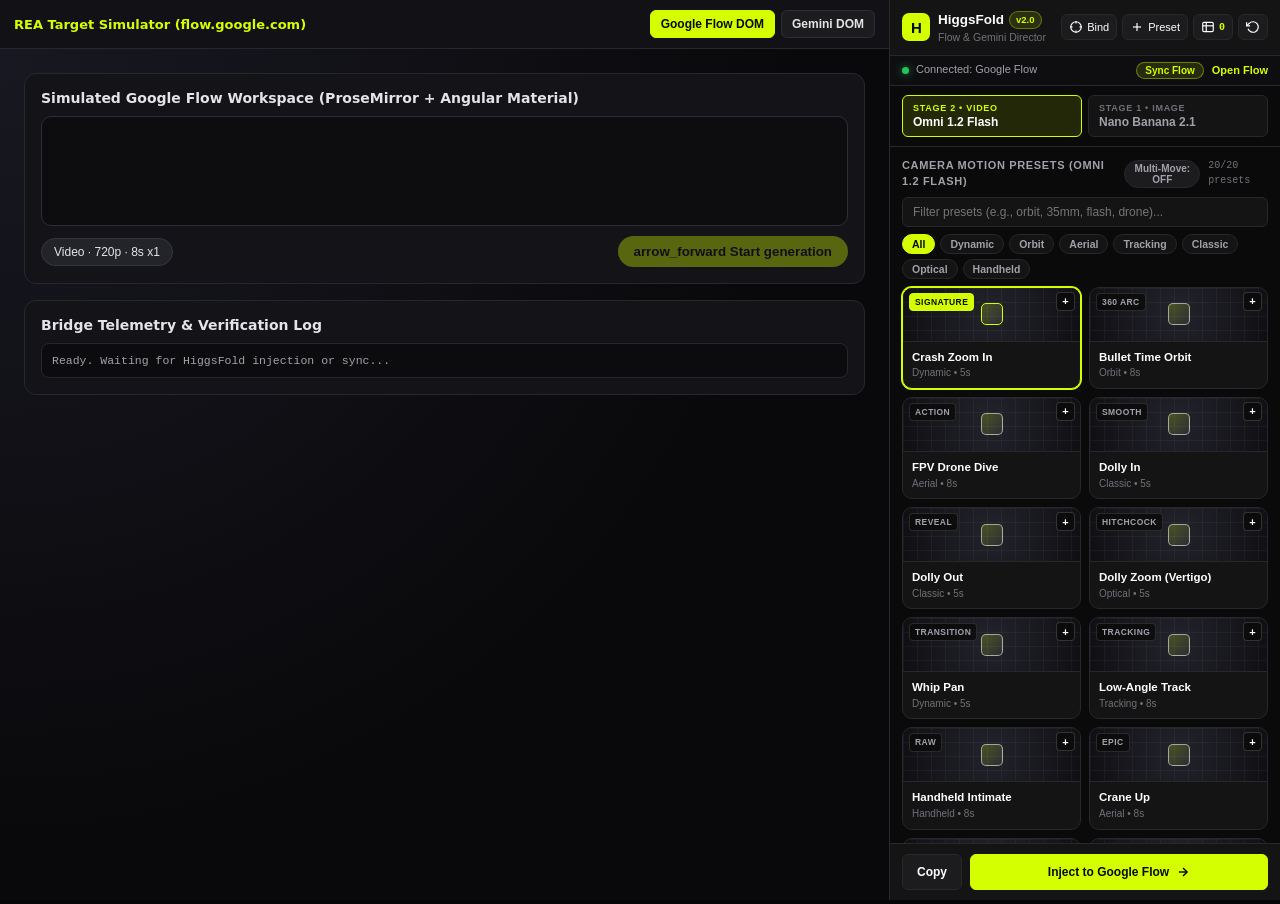
==== tests/testbench.html @ 5946308e "feat: HiggsFold v2.0 (REA Flow/Gemini bridge, Cinema Studio 4.0 optics & multi-move compiler)" ====
<!DOCTYPE html>
<html lang="en">
<head>
  <meta charset="UTF-8" />
  <meta name="viewport" content="width=device-width, initial-scale=1.0" />
  <title>HiggsFold v2.0 — REA Ground-Truth Playtest Bench</title>
  <style>
    * { box-sizing: border-box; margin: 0; padding: 0; }
    body {
      background: #050507;
      color: #f4f4f6;
      font-family: system-ui, -apple-system, sans-serif;
      height: 100vh;
      display: grid;
      grid-template-columns: minmax(0, 1fr) minmax(320px, 390px);
      overflow: hidden;
    }
    .target-pane {
      display: flex;
      flex-direction: column;
      border-right: 1px solid #27272c;
      height: 100vh;
      min-width: 0;
      overflow: hidden;
    }
    .target-toolbar {
      display: flex;
      align-items: center;
      justify-content: space-between;
      padding: 10px 14px;
      background: #121216;
      border-bottom: 1px solid #27272c;
      gap: 10px;
    }
    .target-toolbar strong { color: #d4ff00; font-size: 13px; }
    .mode-btns { display: flex; gap: 6px; }
    .mode-btn {
      background: #1c1c1e;
      color: #e4e4e7;
      border: 1px solid #2e2e36;
      border-radius: 6px;
      padding: 6px 10px;
      font-size: 12px;
      font-weight: 600;
      cursor: pointer;
    }
    .mode-btn.active {
      background: #d4ff00;
      color: #0a0a0a;
      border-color: #d4ff00;
    }
    .mock-canvas {
      flex: 1;
      padding: 24px;
      display: flex;
      flex-direction: column;
      gap: 16px;
      overflow-y: auto;
      background: radial-gradient(circle at top left, #181822 0%, #09090b 65%);
    }
    .mock-card {
      background: #141418;
      border: 1px solid #27272c;
      border-radius: 12px;
      padding: 16px;
    }
    .mock-card h2 { font-size: 14px; margin-bottom: 10px; color: #e4e4e7; }
    .prosemirror-editor, .gemini-editor-wrap {
      background: #0d0d10;
      border: 1px solid #2e2e38;
      border-radius: 10px;
      padding: 12px;
      min-height: 110px;
      position: relative;
    }
    .ProseMirror, .ql-editor {
      min-height: 76px;
      max-height: 190px;
      overflow-y: auto;
      outline: none;
      color: #fff;
      font-size: 13px;
      line-height: 1.5;
      white-space: pre-wrap;
      word-break: break-word;
    }
    .mock-actions {
      display: flex;
      align-items: center;
      justify-content: space-between;
      margin-top: 10px;
      gap: 10px;
    }
    .settings-trigger-button {
      background: #23232a;
      color: #e4e4e7;
      border: 1px solid #353540;
      border-radius: 99px;
      padding: 6px 12px;
      font-size: 12px;
      cursor: pointer;
    }
    .generate-icon-button, .gemini-send-btn {
      background: #d4ff00;
      color: #0a0a0a;
      border: none;
      border-radius: 99px;
      padding: 8px 16px;
      font-weight: 700;
      cursor: pointer;
    }
    .generate-icon-button[disabled] {
      opacity: 0.35;
      cursor: not-allowed;
    }
    .cdk-overlay-pane {
      margin-top: 10px;
      background: #19191f;
      border: 1px solid #3f3f4a;
      border-radius: 10px;
      padding: 12px;
      display: flex;
      flex-direction: column;
      gap: 10px;
    }
    .cdk-overlay-pane.hidden { display: none; }
    .radio-group { display: flex; gap: 6px; flex-wrap: wrap; }
    .mat-button-toggle-button {
      background: #101014;
      color: #a1a1aa;
      border: 1px solid #2e2e36;
      border-radius: 6px;
      padding: 5px 10px;
      font-size: 11.5px;
      cursor: pointer;
    }
    .mat-button-toggle-button[aria-checked="true"] {
      background: rgba(212, 255, 0, 0.16);
      border-color: #d4ff00;
      color: #d4ff00;
    }
    .event-log {
      font-family: ui-monospace, monospace;
      font-size: 11.5px;
      color: #a1a1aa;
      background: #0c0c0f;
      border: 1px solid #27272c;
      border-radius: 8px;
      padding: 10px;
      max-height: 150px;
      overflow-y: auto;
      white-space: pre-wrap;
    }
    .sidepanel-pane {
      height: 100vh;
      background: #0a0a0a;
    }
    iframe#sidepanel-frame {
      width: 100%;
      height: 100%;
      border: none;
    }
    .hidden { display: none !important; }
  </style>
</head>
<body>
  <section class="target-pane">
    <div class="target-toolbar">
      <strong>REA Target Simulator (<span id="active-origin">flow.google.com</span>)</strong>
      <div class="mode-btns">
        <button id="switch-flow" class="mode-btn active" type="button">Google Flow DOM</button>
        <button id="switch-gemini" class="mode-btn" type="button">Gemini DOM</button>
      </div>
    </div>

    <div class="mock-canvas">
      <!-- Simulated Google Flow Workspace -->
      <div id="flow-workspace" class="mock-card">
        <h2>Simulated Google Flow Workspace (ProseMirror + Angular Material)</h2>
        <div class="prosemirror-editor">
          <div
            id="flow-prosemirror"
            role="textbox"
            aria-multiline="true"
            aria-label="What do you want to create?"
            contenteditable="true"
            class="ProseMirror"
          ><p></p></div>
        </div>
        <div class="mock-actions">
          <button
            id="flow-settings-btn"
            type="button"
            aria-label="Settings trigger"
            class="settings-trigger-button"
          >Video · 720p · 8s x1</button>
          <button
            id="flow-generate-btn"
            type="submit"
            aria-label="Start generation"
            class="generate-icon-button mat-mdc-button-disabled"
            disabled
          ><span class="mat-icon">arrow_forward</span> Start generation</button>
        </div>

        <div id="flow-popover" class="cdk-overlay-pane hidden">
          <div class="radio-group" data-group="mode">
            <button type="button" role="radio" aria-checked="false" class="mat-button-toggle-button">Image</button>
            <button type="button" role="radio" aria-checked="true" class="mat-button-toggle-button">Video</button>
          </div>
          <div class="radio-group" data-group="aspect">
            <button type="button" role="radio" aria-checked="true" class="mat-button-toggle-button">16:9</button>
            <button type="button" role="radio" aria-checked="false" class="mat-button-toggle-button">9:16</button>
            <button type="button" role="radio" aria-checked="false" class="mat-button-toggle-button">1:1</button>
            <button type="button" role="radio" aria-checked="false" class="mat-button-toggle-button">4:3</button>
            <button type="button" role="radio" aria-checked="false" class="mat-button-toggle-button">3:4</button>
          </div>
          <div class="radio-group" data-group="batch">
            <button type="button" role="radio" aria-checked="true" class="mat-button-toggle-button">x1</button>
            <button type="button" role="radio" aria-checked="false" class="mat-button-toggle-button">x2</button>
            <button type="button" role="radio" aria-checked="false" class="mat-button-toggle-button">x3</button>
            <button type="button" role="radio" aria-checked="false" class="mat-button-toggle-button">x4</button>
          </div>
        </div>
      </div>

      <!-- Simulated Google Gemini Workspace -->
      <div id="gemini-workspace" class="mock-card hidden">
        <h2>Simulated Google Gemini Workspace (Quill rich-textarea)</h2>
        <div class="gemini-editor-wrap">
          <rich-textarea class="text-input-field_textarea ql-container">
            <div
              id="gemini-quill"
              class="ql-editor textarea"
              contenteditable="true"
              role="textbox"
              aria-multiline="true"
              aria-label="Enter a prompt for Gemini"
            ><p></p></div>
          </rich-textarea>
        </div>
        <div class="mock-actions">
          <span style="font-size:12px;color:#a1a1aa;">Mode: 4 Hydrogen</span>
          <button
            id="gemini-mic-btn"
            type="button"
            aria-label="Dictate"
            class="settings-trigger-button"
          >Dictate</button>
          <button
            id="gemini-send-btn"
            type="button"
            aria-label="Send message"
            class="gemini-send-btn hidden"
          >Send message</button>
        </div>
      </div>

      <div class="mock-card">
        <h2>Bridge Telemetry &amp; Verification Log</h2>
        <div id="telemetry-log" class="event-log">Ready. Waiting for HiggsFold injection or sync...</div>
      </div>
    </div>
  </section>

  <aside class="sidepanel-pane">
    <iframe id="sidepanel-frame" title="HiggsFold Side Panel"></iframe>
  </aside>

  <script>
    const logEl = document.getElementById("telemetry-log");
    const log = (msg) => {
      logEl.textContent += `\n[${new Date().toLocaleTimeString()}] ${msg}`;
      logEl.scrollTop = logEl.scrollHeight;
    };

    let simulatedUrl = "https://flow.google.com/project/demo-test";
    const flowEditor = document.getElementById("flow-prosemirror");
    const flowGenerateBtn = document.getElementById("flow-generate-btn");
    const flowSettingsBtn = document.getElementById("flow-settings-btn");
    const flowPopover = document.getElementById("flow-popover");
    const geminiEditor = document.getElementById("gemini-quill");
    const geminiMicBtn = document.getElementById("gemini-mic-btn");
    const geminiSendBtn = document.getElementById("gemini-send-btn");

    const flowState = { mode: "Video", aspect: "16:9", batch: "x1" };
    function refreshFlowSummary() {
      flowSettingsBtn.textContent = `${flowState.mode} · 720p · 8s ${flowState.batch}`;
    }

    flowSettingsBtn.addEventListener("click", () => {
      flowPopover.classList.toggle("hidden");
    });

    flowPopover.querySelectorAll('[role="radio"]').forEach((btn) => {
      btn.addEventListener("click", () => {
        const group = btn.closest(".radio-group");
        group.querySelectorAll('[role="radio"]').forEach((b) => b.setAttribute("aria-checked", "false"));
        btn.setAttribute("aria-checked", "true");
        const grp = group.dataset.group;
        flowState[grp] = btn.textContent.trim();
        refreshFlowSummary();
        log(`Flow Setting changed -> ${grp}: ${flowState[grp]}`);
      });
    });

    flowEditor.addEventListener("input", () => {
      const hasText = flowEditor.textContent.trim().length > 0;
      flowGenerateBtn.disabled = !hasText;
      flowGenerateBtn.classList.toggle("mat-mdc-button-disabled", !hasText);
      log(`Flow ProseMirror input (${flowEditor.textContent.trim().length} chars)`);
    });

    flowGenerateBtn.addEventListener("click", () => {
      log(`Flow Start generation clicked! Mode=${flowState.mode}, AR=${flowState.aspect}, Batch=${flowState.batch}`);
    });

    geminiEditor.addEventListener("input", () => {
      const hasText = geminiEditor.textContent.trim().length > 0;
      setTimeout(() => {
        geminiMicBtn.classList.toggle("hidden", hasText);
        geminiSendBtn.classList.toggle("hidden", !hasText);
      }, 150);
      log(`Gemini Quill input (${geminiEditor.textContent.trim().length} chars)`);
    });

    geminiSendBtn.addEventListener("click", () => {
      log("Gemini Send message clicked!");
    });

    // Chrome Extension API Shim for Playtesting
    const memoryStorage = {};
    const runtimeListeners = [];
    const tabActivatedListeners = [];

    window.chrome = {
      storage: {
        local: {
          async get(keys) {
            if (Array.isArray(keys)) {
              const out = {};
              keys.forEach((k) => { if (k in memoryStorage) out[k] = memoryStorage[k]; });
              return out;
            }
            if (typeof keys === "string") {
              return keys in memoryStorage ? { [keys]: memoryStorage[keys] } : {};
            }
            return { ...memoryStorage };
          },
          async set(obj) {
            Object.assign(memoryStorage, obj);
          }
        }
      },
      runtime: {
        onMessage: {
          addListener(fn) { runtimeListeners.push(fn); }
        },
        sendMessage(msg) {
          runtimeListeners.forEach((fn) => {
            try { fn(msg, {}, () => {}); } catch (_) {}
          });
        }
      },
      tabs: {
        async query() {
          return [{ id: 1, url: simulatedUrl }];
        },
        async sendMessage(_tabId, msg) {
          return new Promise((resolve) => {
            let responded = false;
            const sendResponse = (res) => {
              if (!responded) {
                responded = true;
                resolve(res);
              }
            };
            for (const fn of runtimeListeners) {
              fn(msg, {}, sendResponse);
            }
          });
        },
        create({ url }) {
          log(`chrome.tabs.create -> ${url}`);
        },
        onActivated: { addListener(fn) { tabActivatedListeners.push(fn); } },
        onUpdated: { addListener() {} }
      },
      scripting: {
        async executeScript() {
          log("chrome.scripting.executeScript fallback invoked");
        }
      }
    };

    // Load content/bridge.js onto this host testbench DOM
    const bridgeScript = document.createElement("script");
    bridgeScript.src = "../content/bridge.js";
    document.body.appendChild(bridgeScript);

    // Mount Side Panel inside iframe sharing the chrome shim
    const frame = document.getElementById("sidepanel-frame");
    frame.addEventListener("load", () => {
      frame.contentWindow.chrome = window.chrome;
      const s = frame.contentDocument.createElement("script");
      s.type = "module";
      s.src = "../sidepanel/app.js";
      frame.contentDocument.body.appendChild(s);
    });

    // Fetch sidepanel/index.html, add <base> for /sidepanel/, strip auto app.js so chrome shim attaches first
    const sidepanelBase = new URL("../sidepanel/", window.location.href).href;
    fetch("../sidepanel/index.html")
      .then((r) => r.text())
      .then((html) => {
        const patched = html
          .replace("<head>", `<head><base href="${sidepanelBase}" />`)
          .replace('<script type="module" src="app.js"><\/script>', "");
        frame.srcdoc = patched;
      });

    document.getElementById("switch-flow").addEventListener("click", (e) => {
      simulatedUrl = "https://flow.google.com/project/demo-test";
      document.getElementById("active-origin").textContent = "flow.google.com";
      document.getElementById("flow-workspace").classList.remove("hidden");
      document.getElementById("gemini-workspace").classList.add("hidden");
      e.target.classList.add("active");
      document.getElementById("switch-gemini").classList.remove("active");
      tabActivatedListeners.forEach((fn) => fn());
      log("Switched simulated target to flow.google.com");
    });

    document.getElementById("switch-gemini").addEventListener("click", (e) => {
      simulatedUrl = "https://gemini.google.com/app";
      document.getElementById("active-origin").textContent = "gemini.google.com";
      document.getElementById("flow-workspace").classList.add("hidden");
      document.getElementById("gemini-workspace").classList.remove("hidden");
      e.target.classList.add("active");
      document.getElementById("switch-flow").classList.remove("active");
      tabActivatedListeners.forEach((fn) => fn());
      log("Switched simulated target to gemini.google.com");
    });
  </script>
</body>
</html>
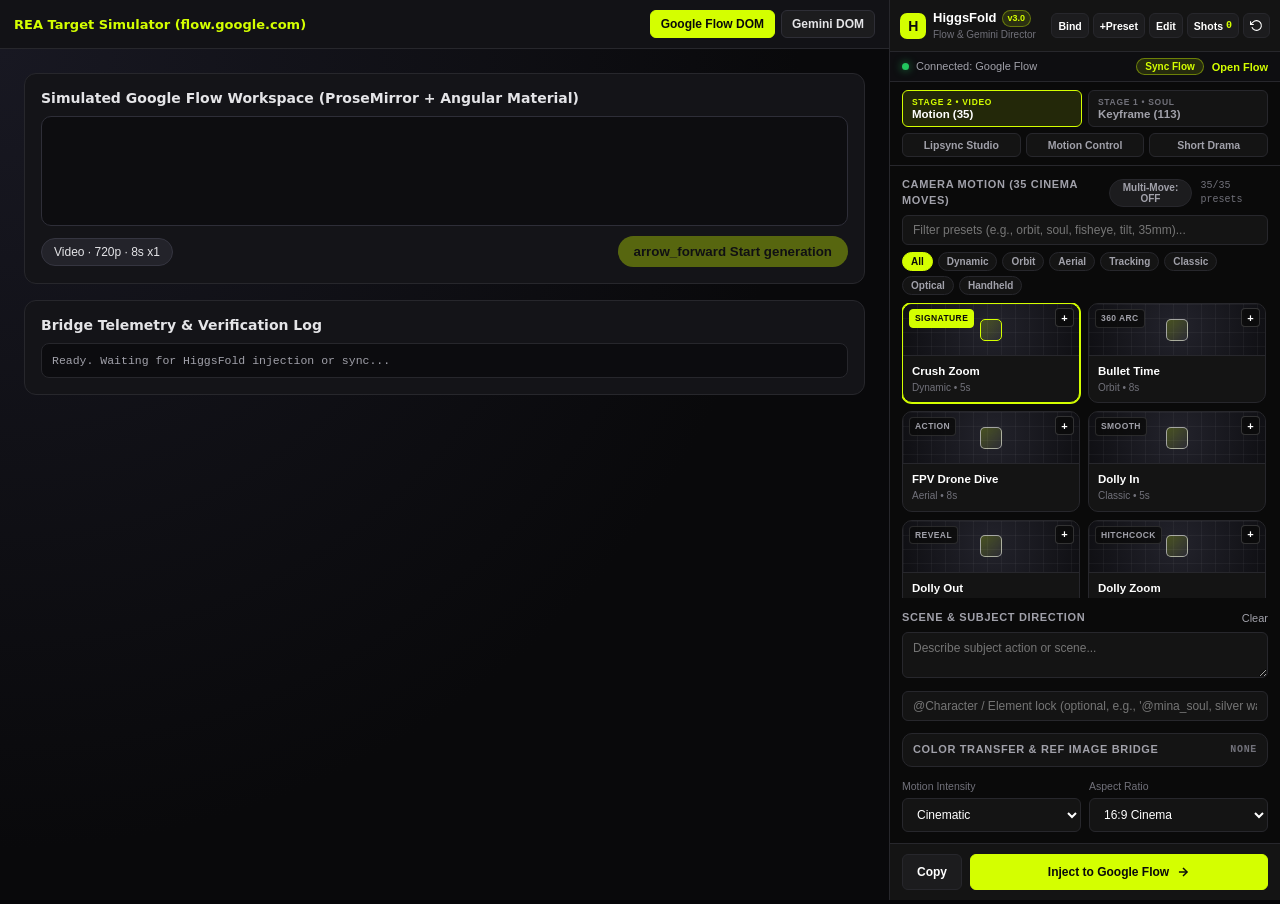
==== commit 732e5f96: "feat: HiggsFold v3.0 (113 Soul presets, 35 camera moves, 20 palettes, Lipsync, Motion Control, Short" ====
--- a/tests/testbench.html
+++ b/tests/testbench.html
@@ -309,6 +309,13 @@
       flowGenerateBtn.disabled = !hasText;
       flowGenerateBtn.classList.toggle("mat-mdc-button-disabled", !hasText);
       log(`Flow ProseMirror input (${flowEditor.textContent.trim().length} chars)`);
+    });
+
+    flowEditor.addEventListener("paste", (e) => {
+      const files = e.clipboardData?.files;
+      if (files && files.length > 0) {
+        log(`Flow ProseMirror image pasted: ${files[0].name} (${files[0].type})`);
+      }
     });
 
     flowGenerateBtn.addEventListener("click", () => {
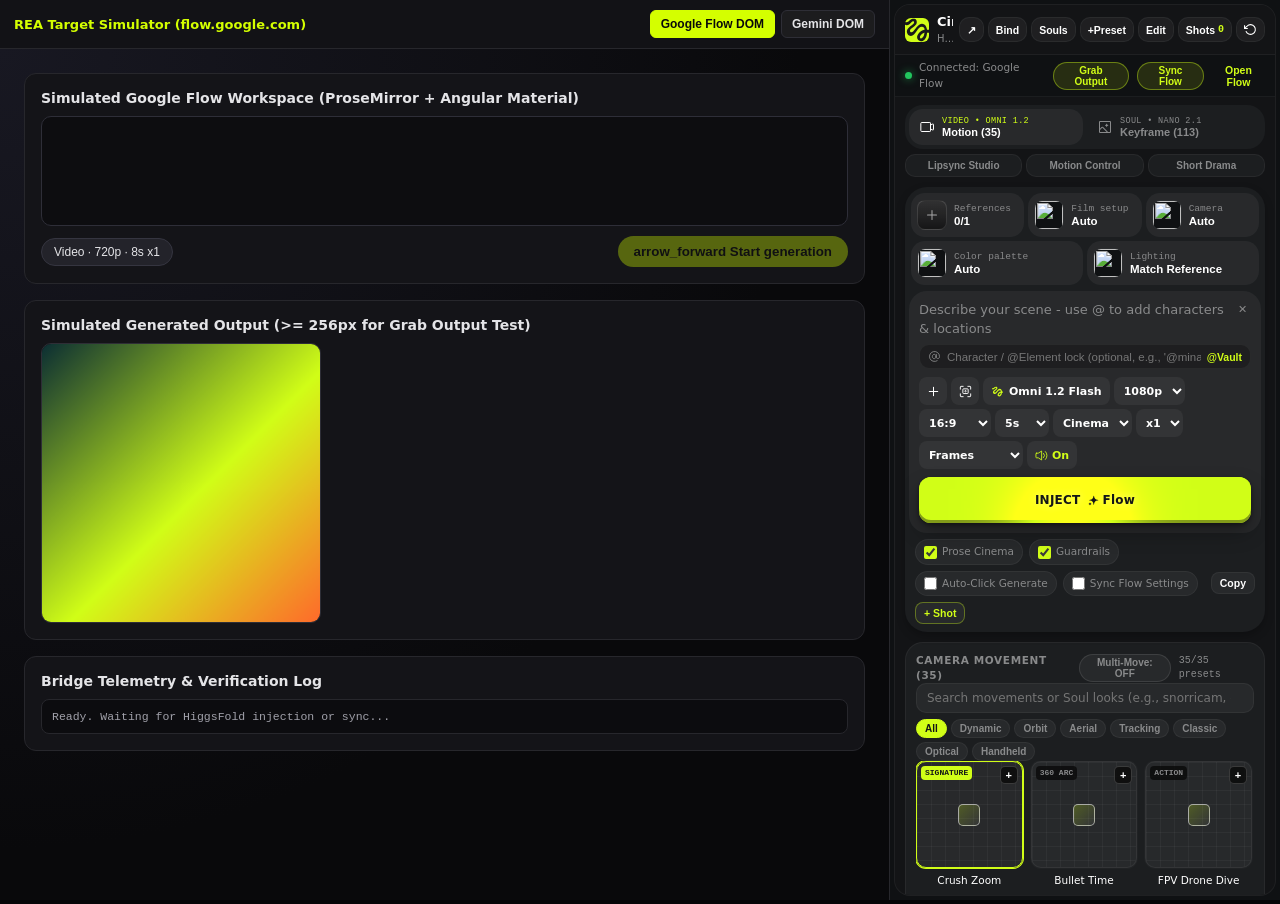
==== commit 1f182b1e: "feat: HiggsFold Studio v4.0 (18 bug fixes + Temporal Prose, Grab Output, Soul Vault, Contact Sheet &" ====
--- a/tests/testbench.html
+++ b/tests/testbench.html
@@ -3,7 +3,7 @@
 <head>
   <meta charset="UTF-8" />
   <meta name="viewport" content="width=device-width, initial-scale=1.0" />
-  <title>HiggsFold v2.0 — REA Ground-Truth Playtest Bench</title>
+  <title>HiggsFold v4.0 — REA Ground-Truth Playtest Bench</title>
   <style>
     * { box-sizing: border-box; margin: 0; padding: 0; }
     body {
@@ -207,6 +207,10 @@
           <div class="radio-group" data-group="mode">
             <button type="button" role="radio" aria-checked="false" class="mat-button-toggle-button">Image</button>
             <button type="button" role="radio" aria-checked="true" class="mat-button-toggle-button">Video</button>
+          </div>
+          <div class="radio-group" data-group="submode">
+            <button type="button" role="radio" aria-checked="true" class="mat-button-toggle-button">Frames to Video</button>
+            <button type="button" role="radio" aria-checked="false" class="mat-button-toggle-button">Ingredients to Video</button>
           </div>
           <div class="radio-group" data-group="aspect">
             <button type="button" role="radio" aria-checked="true" class="mat-button-toggle-button">16:9</button>
@@ -257,6 +261,11 @@
       </div>
 
       <div class="mock-card">
+        <h2>Simulated Generated Output (>= 256px for Grab Output Test)</h2>
+        <img id="mock-generated-output" width="280" height="280" alt="Simulated Flow output frame" style="border-radius:10px;border:1px solid #2e2e36;display:block;" />
+      </div>
+
+      <div class="mock-card">
         <h2>Bridge Telemetry &amp; Verification Log</h2>
         <div id="telemetry-log" class="event-log">Ready. Waiting for HiggsFold injection or sync...</div>
       </div>
@@ -283,7 +292,21 @@
     const geminiMicBtn = document.getElementById("gemini-mic-btn");
     const geminiSendBtn = document.getElementById("gemini-send-btn");
 
-    const flowState = { mode: "Video", aspect: "16:9", batch: "x1" };
+    const flowState = { mode: "Video", submode: "Frames to Video", aspect: "16:9", batch: "x1" };
+    // Render a real 280x280 colorful canvas output so Grab Output + Color Transfer work offline in playtest
+    (() => {
+      const c = document.createElement("canvas");
+      c.width = 280;
+      c.height = 280;
+      const ctx = c.getContext("2d");
+      const grad = ctx.createLinearGradient(0, 0, 280, 280);
+      grad.addColorStop(0, "#0b2e33");
+      grad.addColorStop(0.55, "#d1fe17");
+      grad.addColorStop(1, "#ff6a2b");
+      ctx.fillStyle = grad;
+      ctx.fillRect(0, 0, 280, 280);
+      document.getElementById("mock-generated-output").src = c.toDataURL("image/png");
+    })();
     function refreshFlowSummary() {
       flowSettingsBtn.textContent = `${flowState.mode} · 720p · 8s ${flowState.batch}`;
     }
@@ -400,31 +423,17 @@
       }
     };
 
+    // Expose chrome shim on window for same-origin iframe loading of ../sidepanel/index.html
+    window.__HIGGSFOLD_CHROME_SHIM__ = window.chrome;
+
     // Load content/bridge.js onto this host testbench DOM
     const bridgeScript = document.createElement("script");
     bridgeScript.src = "../content/bridge.js";
     document.body.appendChild(bridgeScript);
 
-    // Mount Side Panel inside iframe sharing the chrome shim
+    // Mount Side Panel natively at same origin (no srcdoc origin=null isolation)
     const frame = document.getElementById("sidepanel-frame");
-    frame.addEventListener("load", () => {
-      frame.contentWindow.chrome = window.chrome;
-      const s = frame.contentDocument.createElement("script");
-      s.type = "module";
-      s.src = "../sidepanel/app.js";
-      frame.contentDocument.body.appendChild(s);
-    });
-
-    // Fetch sidepanel/index.html, add <base> for /sidepanel/, strip auto app.js so chrome shim attaches first
-    const sidepanelBase = new URL("../sidepanel/", window.location.href).href;
-    fetch("../sidepanel/index.html")
-      .then((r) => r.text())
-      .then((html) => {
-        const patched = html
-          .replace("<head>", `<head><base href="${sidepanelBase}" />`)
-          .replace('<script type="module" src="app.js"><\/script>', "");
-        frame.srcdoc = patched;
-      });
+    frame.src = "../sidepanel/index.html";
 
     document.getElementById("switch-flow").addEventListener("click", (e) => {
       simulatedUrl = "https://flow.google.com/project/demo-test";
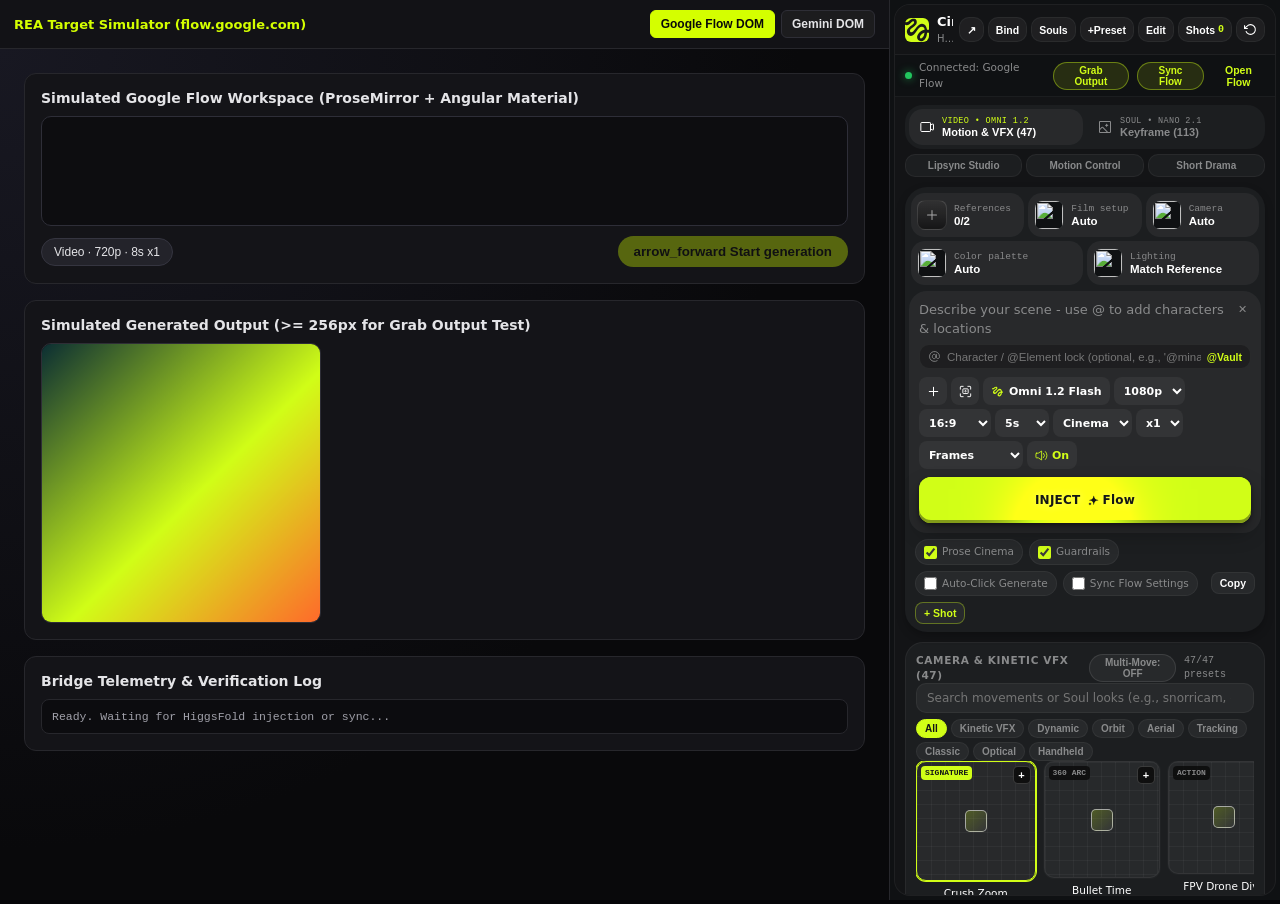
==== commit 536b6fa6: "feat: add Hybrid Gemini AI Maximize Director (Gemini Web Tab Hydrogen/Neon relay + REST API)" ====
--- a/tests/testbench.html
+++ b/tests/testbench.html
@@ -356,6 +356,14 @@
 
     geminiSendBtn.addEventListener("click", () => {
       log("Gemini Send message clicked!");
+      setTimeout(() => {
+        const ws = document.getElementById("gemini-workspace");
+        const reply = document.createElement("div");
+        reply.className = "model-response-text";
+        reply.style.cssText = "margin-top:8px;padding:8px;border-radius:6px;background:#101015;font-size:11.5px;color:#d1fe17;";
+        reply.textContent = "5.0s kinetic cinema shot (16:9): Rain-beaded matte obsidian running sneaker locks center pedestal as viscous chrome ripples across suede panels, transforming into a mirror-polished hypercar with dramatic wet asphalt reflections.";
+        ws.appendChild(reply);
+      }, 220);
     });
 
     // Chrome Extension API Shim for Playtesting
@@ -393,8 +401,16 @@
         }
       },
       tabs: {
-        async query() {
-          return [{ id: 1, url: simulatedUrl }];
+        async query(queryInfo) {
+          if (queryInfo?.url) {
+            const urls = Array.isArray(queryInfo.url) ? queryInfo.url : [queryInfo.url];
+            const matches = urls.some((pat) => {
+              const host = pat.replace(/^https?:\/\//, "").split("/")[0].replace("*", "");
+              return simulatedUrl.includes(host);
+            });
+            return matches ? [{ id: 1, url: simulatedUrl, active: true }] : [];
+          }
+          return [{ id: 1, url: simulatedUrl, active: true }];
         },
         async sendMessage(_tabId, msg) {
           return new Promise((resolve) => {
